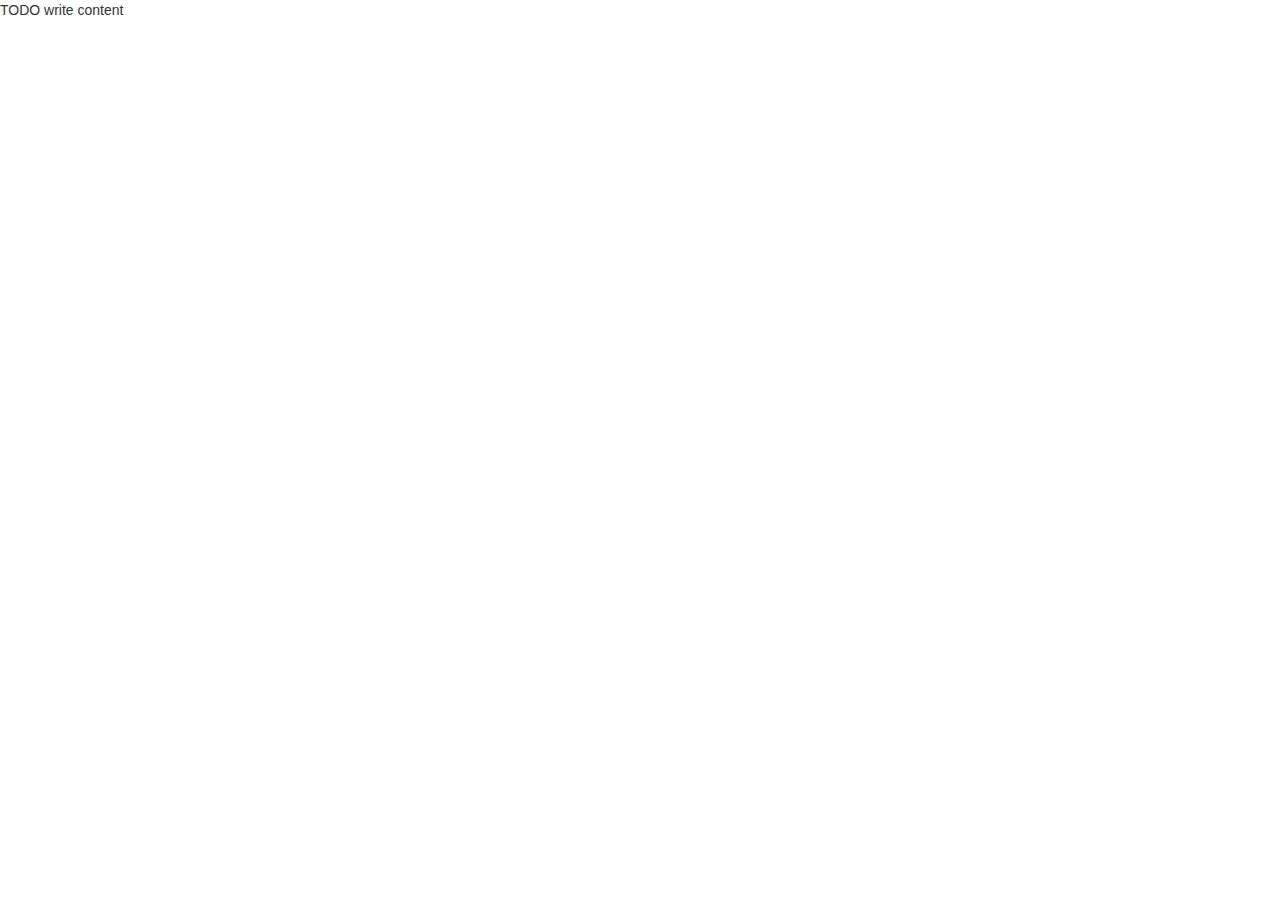
==== cv.html @ 55d9625c "Ajout d'une page de CV et ajouts des liens dans la page d'accueil." ====
<!DOCTYPE html>
<!--
Pouillard Frédéric
5/3/17
Portfolio
cv
-->
<html>
    <head>
        <title>CV</title>
        <meta charset="UTF-8">
        <meta name="viewport" content="width=device-width, initial-scale=1.0">
        <meta name="description" content="CV de Frédéric Pouillard">
        <meta name="author" content="Frédéric Pouillard">
        <link rel="icon" href="favicon.ico"/>
        <!-- bootstrap core css -->
        <link rel="stylesheet" href="css/bootstrap-3.3.7-dist/css/bootstrap.min.css" type="text/css"/>
    </head>
    <body>
        <div>TODO write content</div>
    </body>
</html>
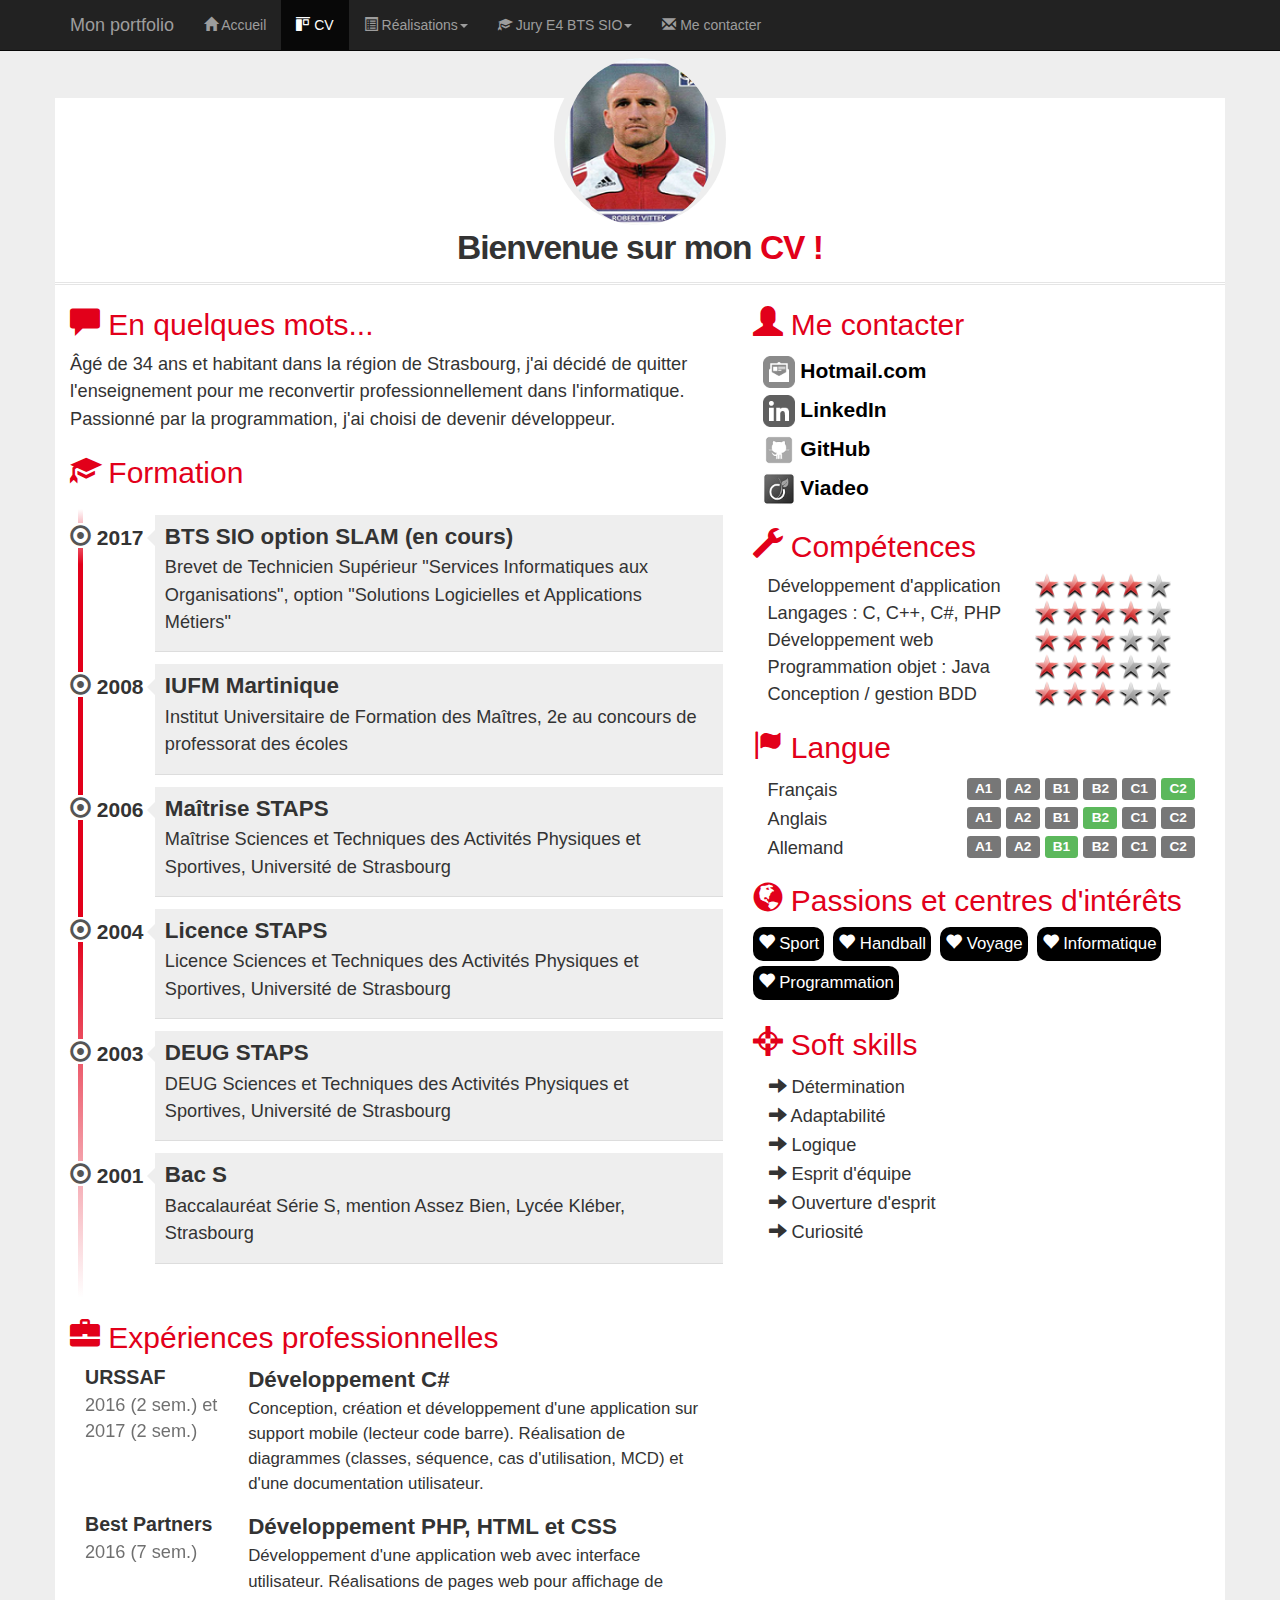
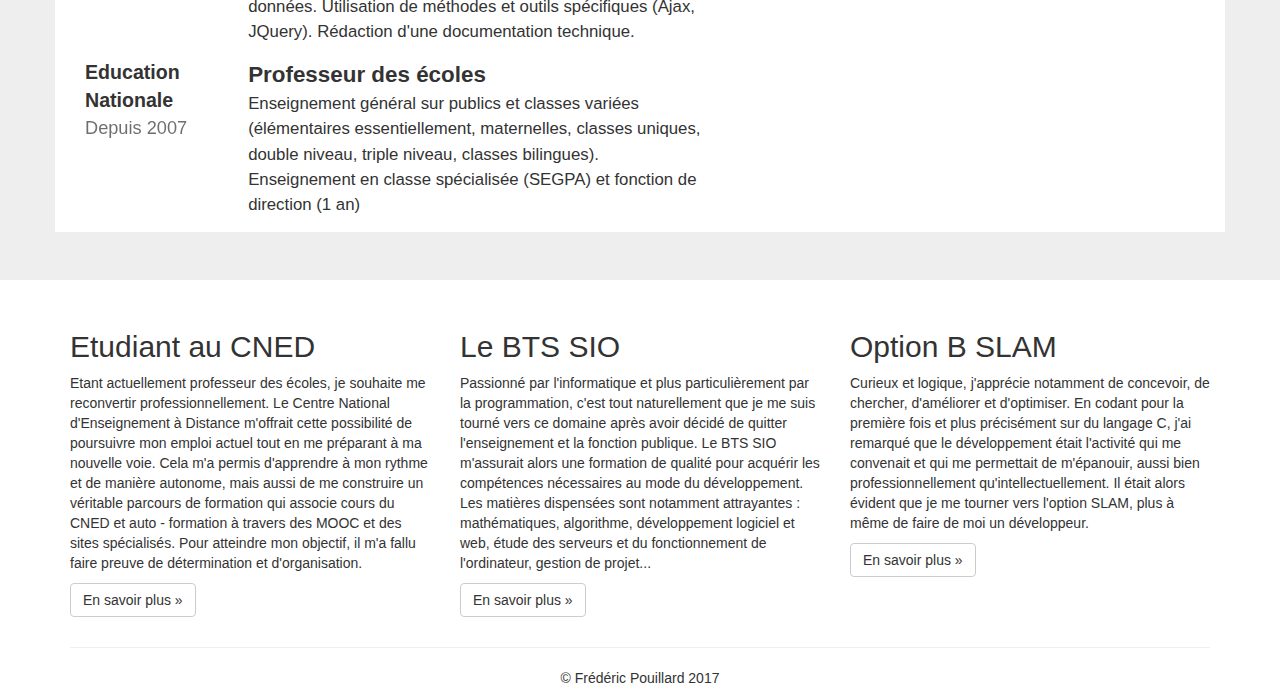
==== commit b6421ed3: "Rajout des éléménts du CV" ====
--- a/cv.html
+++ b/cv.html
@@ -15,8 +15,369 @@
         <link rel="icon" href="favicon.ico"/>
         <!-- bootstrap core css -->
         <link rel="stylesheet" href="css/bootstrap-3.3.7-dist/css/bootstrap.min.css" type="text/css"/>
+        <!-- css -->
+        <link href="css/styles.css" rel="stylesheet" type="text/css"/>
+        <link href="css/cv.css" rel="stylesheet" type="text/css"/>
     </head>
     <body>
-        <div>TODO write content</div>
+        <!-- barre de navigation -->
+        <nav class="navbar navbar-inverse navbar-fixed-top">
+            <div class="container">
+                <div class="navbar-header">
+                    <button type="button" class="navbar-toggle" data-toggle="collapse" data-target="#navbar" aria-controls="navbar">
+                        <span class="sr-only">Navigation raccourcie</span>
+                        <span class="icon-bar"></span>
+                        <span class="icon-bar"></span>
+                        <span class="icon-bar"></span>
+                    </button>
+                    <a class="navbar-brand" href="#">Mon portfolio</a>
+                </div>
+                <div id="navbar" class="navbar-collapse collapse">
+                    <ul class="nav navbar-nav">
+                        <li><a href="index.html"><span class="glyphicon glyphicon-home"></span> Accueil</a></li>
+                        <li class="active"><a href="cv.html"><span class="glyphicon glyphicon-object-align-top"></span> CV</a></li>
+                        <li class="dropdown"><a href="#" class="dropdown-toggle" data-toggle="dropdown" role="button"><span class="glyphicon glyphicon-list-alt"></span> Réalisations<span class="caret"></span></a>
+                            <ul class="dropdown-menu" role="menu">
+                                <li role="presentation" class="dropdown-header">En autonomie</li>
+                                <li role="presentation"><a role="menuitem" href="#">Application Android</a></li>
+                                <li role="presentation"><a role="menuitem" href="#">Site web</a></li>
+                                <li role="presentation"><a role="menuitem" href="#">Etude et analyses</a></li>
+                                <li role="presentation" class="divider"></li>
+                                <li role="presentation" class="dropdown-header">En entreprise</li>
+                                <li role="presentation"><a role="menuitem" href="#">Stage de 1e année</a></li>
+                                <li role="presentation"><a role="menuitem" href="#">Stage de 2e année</a></li>
+                            </ul>
+                        </li>
+                        <li class="dropdown"><a href="#" class="dropdown-toggle" data-toggle="dropdown" role="button"><span class="glyphicon glyphicon-education"></span> Jury E4 BTS SIO<span class="caret"></span></a>
+                            <ul class="dropdown-menu" role="menu">
+                                <li role="presentation" class="dropdown-header">Documentations contexte</li>
+                                <li role="presentation"><a role="menuitem" href="#">Présentation</a></li>
+                                <li role="presentation"><a role="menuitem" href="#">Application</a></li>
+                                <li role="presentation"><a role="menuitem" href="#">Missions à réaliser</a></li>
+                                <li role="presentation"><a role="menuitem" href="#">Annexes</a></li>
+                                <li role="presentation" class="divider"></li>
+                                <li role="presentation" class="dropdown-header">Fiches d'examen</li>
+                                <li role="presentation"><a role="menuitem" href="#">Situation professionnelle n°1</a></li>
+                                <li role="presentation"><a role="menuitem" href="#">Situation professionnelle n°2</a></li>
+                                <li role="presentation" class="divider"></li>
+                                <li role="presentation" class="dropdown-header">Démonstrations</li>
+                                <li role="presentation"><a role="menuitem" href="#">Démo SP n°1</a></li>
+                                <li role="presentation"><a role="menuitem" href="#">Démo SP n°2</a></li>
+                                <li role="presentation" class="divider"></li>
+                                <li role="presentation" class="dropdown-header">Codes sources</li>
+                                <li role="presentation"><a role="menuitem" href="#">Source SP n°1</a></li>
+                                <li role="presentation"><a role="menuitem" href="#">Source SP n°2</a></li>
+                            </ul>
+                        </li>
+                        <li><a href="#"><span class="glyphicon glyphicon-envelope"></span> Me contacter</a></li>
+                    </ul>    
+                </div><!--/ .nav-collapse -->
+            </div><!--/ .navbar-collapse -->
+        </nav>
+        
+        <!-- main jumbotron for a primary marketing message or call to action -->
+        <!-- texte de présentation et photo -->
+        <div class="jumbotron">
+            <div class="container">
+                <div class="row cadreCV">
+                    <div id="cv-entete" class="text-center">
+                        <div id="cv-photo">
+                            <img src="images/profil_fp_mini.png" alt="Ma photo d'identité"/>
+                        </div>
+                        <div id="cv-intro">
+                            <h1>Bienvenue sur mon <span>CV !</span></h1>
+                        </div>
+                    </div>
+                </div>
+                <div class="row cadreCV">
+                    <div class="col-xs-12 col-sm-7">
+                        <!-- Partie gauche -->
+                        <div class="rubrique">
+                            <!-- présentation -->
+                            <h2><span class="glyphicon glyphicon-comment"></span> En quelques mots...</h2>
+                            <p>Âgé de 34 ans et habitant dans la région de Strasbourg, j'ai décidé de quitter l'enseignement pour me reconvertir 
+                                professionnellement dans l'informatique. Passionné par la programmation, j'ai choisi de devenir développeur.
+                            </p>
+                        </div>
+                        <div class="rubrique">
+                            <!-- formations et diplômes -->
+                            <h2><span class="glyphicon glyphicon-education"></span> Formation</h2>
+                            <ul id="parcours" class="clearfix">
+                                <li>
+                                    <div class="date pull-left">
+                                        <span class="glyphicon glyphicon-record"></span>&nbsp;2017
+                                    </div>
+                                    <div class="details pull-right">
+                                        <h3>BTS SIO option SLAM (en cours)</h3>
+                                        <p>Brevet de Technicien Supérieur "Services Informatiques aux Organisations", option "Solutions Logicielles
+                                            et Applications Métiers"
+                                        </p>
+                                    </div>
+                                </li>
+                                <li>
+                                    <div class="date pull-left">
+                                        <span class="glyphicon glyphicon-record"></span>&nbsp;2008
+                                    </div>
+                                    <div class="details pull-right">
+                                        <h3>IUFM Martinique</h3>
+                                        <p>Institut Universitaire de Formation des Maîtres, 2e au concours de professorat des écoles
+                                        </p>
+                                    </div>
+                                </li>
+                                <li>
+                                    <div class="date pull-left">
+                                        <span class="glyphicon glyphicon-record"></span>&nbsp;2006
+                                    </div>
+                                    <div class="details pull-right">
+                                        <h3>Maîtrise STAPS</h3>
+                                        <p>Maîtrise Sciences et Techniques des Activités Physiques et Sportives, Université de Strasbourg
+                                        </p>
+                                    </div>
+                                </li>
+                                <li>
+                                    <div class="date pull-left">
+                                        <span class="glyphicon glyphicon-record"></span>&nbsp;2004
+                                    </div>
+                                    <div class="details pull-right">
+                                        <h3>Licence STAPS</h3>
+                                        <p>Licence Sciences et Techniques des Activités Physiques et Sportives, Université de Strasbourg
+                                        </p>
+                                    </div>
+                                </li>
+                                <li>
+                                    <div class="date pull-left">
+                                        <span class="glyphicon glyphicon-record"></span>&nbsp;2003
+                                    </div>
+                                    <div class="details pull-right">
+                                        <h3>DEUG STAPS</h3>
+                                        <p>DEUG Sciences et Techniques des Activités Physiques et Sportives, Université de Strasbourg
+                                        </p>
+                                    </div>
+                                </li>
+                                <li>
+                                    <div class="date pull-left">
+                                        <span class="glyphicon glyphicon-record"></span>&nbsp;2001
+                                    </div>
+                                    <div class="details pull-right">
+                                        <h3>Bac S</h3>
+                                        <p>Baccalauréat Série S, mention Assez Bien, Lycée Kléber, Strasbourg
+                                        </p>
+                                    </div>
+                                </li>
+                            </ul>
+                        </div>
+                        <div class="rubrique">
+                            <!-- expériences pro -->
+                            <h2><span class="glyphicon glyphicon-briefcase"></span> Expériences professionnelles</h2>
+                            <div class="experience clearfix">
+                                <div class="col-xs-3">
+                                    <div class="lieu">URSSAF</div>
+                                    <div class="date">2016 (2 sem.) et 2017 (2 sem.)</div>
+                                </div>
+                                <div class="col-xs-9">
+                                    <div class="profession">Développement C#</div>
+                                    <div class="details">
+                                        Conception, création et développement d'une application sur support mobile (lecteur code barre).
+                                        Réalisation de diagrammes (classes, séquence, cas d'utilisation, MCD) et d'une documentation utilisateur.
+                                    </div>
+                                </div>
+                            </div>
+                            <div class="experience clearfix">
+                                <div class="col-xs-3">
+                                    <div class="lieu">Best Partners</div>
+                                    <div class="date">2016 (7 sem.)</div>
+                                </div>
+                                <div class="col-xs-9">
+                                    <div class="profession">Développement PHP, HTML et CSS</div>
+                                    <div class="details">
+                                        Développement d'une application web avec interface utilisateur. Réalisations de pages web pour affichage 
+                                        de données. Utilisation de méthodes et outils spécifiques (Ajax, JQuery). Rédaction d'une documentation 
+                                        technique.
+                                    </div>
+                                </div>
+                            </div>
+                            <div class="experience clearfix">
+                                <div class="col-xs-3">
+                                    <div class="lieu">Education Nationale</div>
+                                    <div class="date">Depuis 2007</div>
+                                </div>
+                                <div class="col-xs-9">
+                                    <div class="profession">Professeur des écoles</div>
+                                    <div class="details">
+                                        Enseignement général sur publics et classes variées (élémentaires essentiellement, maternelles, classes uniques, 
+                                        double niveau, triple niveau, classes bilingues). Enseignement en classe spécialisée (SEGPA) et fonction de 
+                                        direction (1 an)
+                                    </div>
+                                </div>
+                            </div>
+                        </div>
+                    </div>
+                    <div class="col-xs-12 col-sm-5">
+                        <!-- Partie droite -->
+                        <div class="rubrique clearfix">
+                            <!-- liens pour contact -->
+                            <h2><span class="glyphicon glyphicon-user"></span> Me contacter</h2>
+                            <div class="meContacter">
+                                <div class="details pull-left">
+                                    <a href="mailto:fred_pouillard@hotmail.com?subject=Contact depuis le CV en ligne" title="Mon Mail">
+                                        <img class="contact-icon" src="images/cv/mail-dreamstale47.png" /> Hotmail.com
+                                    </a>
+                                </div>
+                            </div>
+                            <div class="meContacter">
+                                <div class="details pull-left">
+                                    <a href="https://www.linkedin.com/in/fr%C3%A9d%C3%A9ric-pouillard-767a4689/" title="Lien vers mon profil LinkedIn">
+                                        <img class="contact-icon" src="images/cv/linkedin-dreamstale45.png" /> LinkedIn
+                                    </a>
+                                </div>
+                            </div>
+                            <div class="meContacter">
+                                <div class="details pull-left">
+                                    <a href="https://github.com/FredPouillard" title="Lien vers mon profil GitHub">
+                                        <img class="contact-icon" src="images/cv/github.png" /> GitHub
+                                    </a>
+                                </div>
+                            </div>
+                            <div class="meContacter">
+                                <div class="details pull-left">
+                                    <a href="http://www.viadeo.com/p/002o08mtyifi7rv" title="Lien vers mon profil Viadeo">
+                                        <img class="contact-icon" src="images/cv/viadeo.png" /> Viadeo
+                                    </a>
+                                </div>
+                            </div>
+                        </div>
+                        <div id="competences" class="rubrique">
+                            <!-- compétences -->
+                            <h2><span class="glyphicon glyphicon-wrench"></span> Compétences</h2>
+                            <div class="container">
+                                <div class="libelle">Développement d'application</div>
+                                <div class="classement classement4"></div>
+                            </div>
+                            <div class="container">
+                                <div class="libelle">Langages : C, C++, C#, PHP</div>
+                                <div class="classement classement4"></div>
+                            </div>
+                            <div class="container">
+                                <div class="libelle">Développement web</div>
+                                <div class="classement classement3"></div>
+                            </div>
+                            <div class="container">
+                                <div class="libelle">Programmation objet : Java</div>
+                                <div class="classement classement3"></div>
+                            </div>
+                            <div class="container">
+                                <div class="libelle">Conception / gestion BDD</div>
+                                <div class="classement classement3"></div>
+                            </div>
+                        </div>
+                        <div id="langues" class="rubrique">
+                            <!-- langues -->
+                            <h2><span class="glyphicon glyphicon-flag"></span> Langue</h2>
+                            <div class="container">
+                                <div class="langue">Français</div>
+                                <div class="niveau">
+                                    <span class="label label-default">A1</span>
+                                    <span class="label label-default">A2</span>
+                                    <span class="label label-default">B1</span>
+                                    <span class="label label-default">B2</span>
+                                    <span class="label label-default">C1</span>
+                                    <span class="label label-success">C2</span>
+                                </div>
+                            </div>
+                            <div class="container">
+                                <div class="langue">Anglais</div>
+                                <div class="niveau">
+                                    <span class="label label-default">A1</span>
+                                    <span class="label label-default">A2</span>
+                                    <span class="label label-default">B1</span>
+                                    <span class="label label-success">B2</span>
+                                    <span class="label label-default">C1</span>
+                                    <span class="label label-default">C2</span>
+                                </div>
+                            </div>
+                            <div class="container">
+                                <div class="langue">Allemand</div>
+                                <div class="niveau">
+                                    <span class="label label-default">A1</span>
+                                    <span class="label label-default">A2</span>
+                                    <span class="label label-success">B1</span>
+                                    <span class="label label-default">B2</span>
+                                    <span class="label label-default">C1</span>
+                                    <span class="label label-default">C2</span>
+                                </div>
+                            </div>
+                        </div>
+                        <div class="rubrique">
+                            <!-- passions -->
+                            <h2><span class="glyphicon glyphicon-globe"></span> Passions et centres d'intérêts</h2>
+                            <div class="passion"><span class="glyphicon glyphicon-heart"></span> Sport</div>
+                            <div class="passion"><span class="glyphicon glyphicon-heart"></span> Handball</div>
+                            <div class="passion"><span class="glyphicon glyphicon-heart"></span> Voyage</div>
+                            <div class="passion"><span class="glyphicon glyphicon-heart"></span> Informatique</div>
+                            <div class="passion"><span class="glyphicon glyphicon-heart"></span> Programmation</div>
+                        </div>
+                        <div class="rubrique">
+                            <!-- soft skills -->
+                            <h2><span class="glyphicon glyphicon-screenshot"></span> Soft skills</h2>
+                            <div class="skill"><span class="glyphicon glyphicon-arrow-right"></span> Détermination</div>
+                            <div class="skill"><span class="glyphicon glyphicon-arrow-right"></span> Adaptabilité</div>
+                            <div class="skill"><span class="glyphicon glyphicon-arrow-right"></span> Logique</div>
+                            <div class="skill"><span class="glyphicon glyphicon-arrow-right"></span> Esprit d'équipe</div>
+                            <div class="skill"><span class="glyphicon glyphicon-arrow-right"></span> Ouverture d'esprit</div>
+                            <div class="skill"><span class="glyphicon glyphicon-arrow-right"></span> Curiosité</div>
+                        </div>
+                    </div>
+                </div>
+            </div>
+        </div>
+        
+        <!-- ajout d'un pied de page -->
+        <footer>
+            <div class="container">
+                <div class="row">
+                    <div class="col-md-4">
+                        <h2>Etudiant au CNED</h2>
+                        <p>Etant actuellement professeur des écoles, je souhaite me reconvertir professionnellement. Le Centre National d'Enseignement 
+                            à Distance m'offrait cette possibilité de poursuivre mon emploi actuel tout en me préparant à ma nouvelle voie. Cela m'a permis 
+                            d'apprendre à mon rythme et de manière autonome, mais aussi de me construire un véritable parcours de formation qui associe 
+                            cours du CNED et auto - formation à travers des MOOC et des sites spécialisés. Pour atteindre mon objectif, il m'a fallu faire 
+                            preuve de détermination et d'organisation.
+                        </p>
+                        <p>
+                            <a class="btn btn-default" href="http://cned.fr" target="_blank" role="button">En savoir plus &raquo;</a>
+                        </p>
+                    </div>
+                    <div class="col-md-4">
+                        <h2>Le BTS SIO</h2>
+                        <p>Passionné par l'informatique et plus particulièrement par la programmation, c'est tout naturellement que je me suis tourné 
+                            vers ce domaine après avoir décidé de quitter l'enseignement et la fonction publique. Le BTS SIO m'assurait alors une formation 
+                            de qualité pour acquérir les compétences nécessaires au mode du développement. Les matières dispensées sont notamment attrayantes : 
+                            mathématiques, algorithme, développement logiciel et web, étude des serveurs et du fonctionnement de l'ordinateur, gestion de projet...
+                        </p>
+                        <p>
+                            <a class="btn btn-default" href="https://fr.wikipedia.org/wiki/Brevet_de_technicien_sup%C3%A9rieur_-_Services_informatiques_aux_organisations" target="_blank" role="button">En savoir plus &raquo;</a>
+                        </p>
+                    </div>
+                    <div class="col-md-4">
+                        <h2>Option B SLAM</h2>
+                        <p>Curieux et logique, j'apprécie notamment de concevoir, de chercher, d'améliorer et d'optimiser. En codant pour la première fois 
+                            et plus précisément sur du langage C, j'ai remarqué que le développement était l'activité qui me convenait et qui me permettait 
+                            de m'épanouir, aussi bien professionnellement qu'intellectuellement. Il était alors évident que je me tourner vers l'option SLAM, 
+                            plus à même de faire de moi un développeur.
+                        </p>
+                        <p><a class="btn btn-default" href="http://www.onisep.fr/Ressources/Univers-Formation/Formations/Post-bac/BTS-Services-informatiques-aux-organisations-option-B-solutions-logicielles-et-applications-metiers" target="_blank" role="button">En savoir plus &raquo;</a></p>
+                    </div>
+                </div>
+                <hr />
+                <p id="copyright">&copy; Frédéric Pouillard 2017</p>
+            </div>
+        </footer>
+        
+        <!-- bootstrap core javascript ================================ -->
+        <!-- placed at the end of the document so the pages load faster -->
+        <script src="https:ajax.googleapis.com/ajax/libs/jquery/3.1.1/jquery.min.js"></script>
+        <script src="css/bootstrap-3.3.7-dist/js/bootstrap.min.js"></script>
+        <!-- IE10 viewport hack for Surface/desktop Windows 8 bug -->
+        <script src="css/bootstrap-3.3.7-dist/js/ie10-viewport-bug-workaroud.js"></script>
     </body>
 </html>
--- a/css/styles.css
+++ b/css/styles.css
@@ -0,0 +1,18 @@
+/*
+To change this license header, choose License Headers in Project Properties.
+To change this template file, choose Tools | Templates
+and open the template in the editor.
+*/
+/* 
+    Created on : 5 mars 2017, 20:34:57
+    Author     : Frédéric Pouillard 
+*/
+
+#maPhoto {
+    margin-right: 10px;
+}
+
+#copyright {
+    text-align: center;
+}
+
--- a/css/cv.css
+++ b/css/cv.css
@@ -0,0 +1,318 @@
+/*
+To change this license header, choose License Headers in Project Properties.
+To change this template file, choose Tools | Templates
+and open the template in the editor.
+*/
+/* 
+    Created on : 5 mars 2017, 23:52:54
+    Author     : Frédéric Pouillard
+*/
+
+body {
+    padding-top: 50px;
+}
+
+.cadreCV {
+    background: white;
+}
+
+/* entête du cv */
+#cv-entete {
+    margin-top: -45px;
+}
+
+#cv-photo {
+    width: 172px;
+    height: 172px;
+    border-radius: 50%;
+    overflow: hidden;
+    padding: 5px;
+    background: #eee;
+    display: inline-block;
+}
+
+#cv-photo img {
+    width: 150px; /* 160px si photo carrée */
+    height: 168px; /* 160px si photo carrée */
+    border-radius: 50%;
+}
+
+#cv-intro h1 {
+    margin: 0;
+    padding: 0;
+    font-size: 2.4em;
+    font-weight: 700;
+    letter-spacing: -1px;
+}
+
+#cv-intro h1 span {
+    color: rgb(226,0,26);
+}
+
+#cv-intro:after {
+    background: url('images/ligne.png');
+    width: 100%;
+    height: 3px;
+    margin-top: 15px;
+    content: '';
+    display: block;
+}
+
+.rubrique {
+    margin-bottom: 15px;
+}
+
+.rubrique h2 {
+    color: rgb(226,0,26);
+}
+
+.rubrique h2:before {
+    margin-right: 5px;
+}
+
+.rubrique p {
+    font-size: 1.3em;
+    line-height: 1.5em;
+}
+
+/* formation */
+#parcours {
+    margin-top: 20px;
+    position: relative;
+    padding: 1em 0;
+    list-style: none;
+}
+
+#parcours:before {
+    width: 5px;
+    height: 100%;
+    position: absolute;
+    left: 7.8px;
+    top: 0;
+    display: block;
+    background: linear-gradient(to bottom, #ffffff 0%, #E2001A 7%, #E2001A, #ffffff 100%);
+}
+
+#parcours li {
+    width: 100%;
+    z-index: 2;
+    position: relative;
+    float: left;
+}
+
+#parcours .date .glyphicon-record:before {
+    background: #FFFFFF; 
+    color: #555;
+}
+
+#parcours .date {
+    width: 75px;
+    background-color: rgba(0,0,0,0);
+    font-size: 1.5em;
+    font-weight: 700;
+    display: inline-block;
+}
+
+#parcours .details {
+    width: 325px;
+    display: inline-block;
+    background: #eee;
+    position: relative;
+    padding: 10px 10px 0 10px;
+    border-bottom: 1px solid #ddd;
+    margin: -8px 0 20px 0;
+}
+
+#parcours .details:after {
+    content: '';
+    position: absolute;
+    top: 15px;
+    right: 0;
+    left: -16px;
+    height: 0;
+    width: 0;
+    border: solid transparent;
+    border-right-color: #eee;
+    border-width: 8px;
+    pointer-events: none;
+}
+
+#parcours .details h3 {
+    font-size: 1.6em;
+    margin: 0;
+    padding: 0;
+    font-weight: 700;
+}
+
+#parcours .details p {
+    font-size: 1.3em;
+    margin-top: 5px;
+    padding: 0;
+}
+
+/* pour empêcher la déformation de la formation selon la STA */
+@media (min-width: 500px) {
+    #parcours .date {
+        width: 20%;
+    }
+    #parcours .details {
+        width:  80%;
+    }
+}
+@media (min-width: 768px) {
+    #parcours .date {
+        width: 20%;
+    }
+    #parcours .details {
+        width: 80%;
+    }
+}
+@media (min-width: 992px) {
+    #parcours .date {
+        width: 15%;
+    }
+    #parcours .details {
+        width:  84%;
+    }
+}
+@media (min-width: 1200px) {
+    #parcours .date {
+        width: 13%;
+    }
+    #parcours .details {
+        width: 87%;
+    }
+}
+
+/* expériences professionnelles */
+.experience {
+    margin-bottom: 15px;
+}
+
+.experience .lieu {
+    font-size: 1.4em;
+    font-weight: bold;
+}
+
+.experience .date {
+    font-size: 1.3em;
+    opacity: 0.7;
+}
+
+.experience .profession {
+    font-size: 1.6em;
+    font-weight: bold;
+}
+
+.experience .details {
+    font-size: 1.2em;
+    line-height: 1.5em;
+}
+
+/* liens vers les contacts */
+.meContacter {
+    clear: both;
+}
+
+.meContacter .details {
+    width: 80%;
+    margin-left: 10px;
+    margin-top: 3px;
+    font-size: 1.5em;
+    font-weight: 700;
+}
+
+.contact-icon {
+    filter: grayscale(1);
+    -webkit-filter: grayscale(1);
+    -moz-filter: grayscale(1);
+    -ms-filter: grayscale(1);
+    -o-filter: grayscale(1);
+    height: 32px;
+    width: 32px;
+    margin: 2px 0;
+}
+
+.meContacter a, .meContacter a:hover {
+    text-decoration: none;
+    color: black;
+}
+
+.meContacter a:hover>img {
+    filter: grayscale(0);
+    -webkit-filter: grayscale(0);
+    -moz-filter: grayscale(0);
+    -ms-filter: grayscale(0);
+    -o-filter: grayscale(0);
+}
+
+/* compétences */
+#competences .container .libelle {
+    float: left;
+    font-size: 1.3em;
+}
+
+#competences .container .classement {
+    float: right;
+    background: scroll transparent url(images/Red-Rating-Stars.png) no-repeat;
+    width: 160px;
+    height: 27px;
+}
+
+#competences .container .classement0 {
+    background-position: 0 -142px;
+}
+
+#competences .container .classement1 {
+    background-position: 0 -112px;
+}
+
+#competences .container .classement2 {
+    background-position: 0 -84px;
+}
+
+#competences .container .classement3 {
+    background-position: 0 -56px;
+}
+
+#competences .container .classement4 {
+    background-position: 0 -28px;
+}
+
+#competences .container .classement5 {
+    background-position: 0 0px;
+}
+
+/* langues */
+#langues .langue, #langues .niveau {
+    font-size: 1.3em;
+    float: left;
+}
+
+#langues .langue {
+    padding-top: 3px;
+}
+
+#langues .niveau {
+    float: right;
+}
+
+/* passions */
+.passion {
+    color: #fff;
+    display: inline-block;
+    margin-right: 5px;
+    margin-bottom: 5px;
+    padding: 5px 5px 5px 5px;
+    background: #000;
+    position: relative;
+    font-size: 1.2em;
+    border-radius: 10px;
+}
+
+/* soft skills */
+.skill {
+    font-size: 1.3em;
+    padding-top: 3px;
+    margin-left: 16px;
+}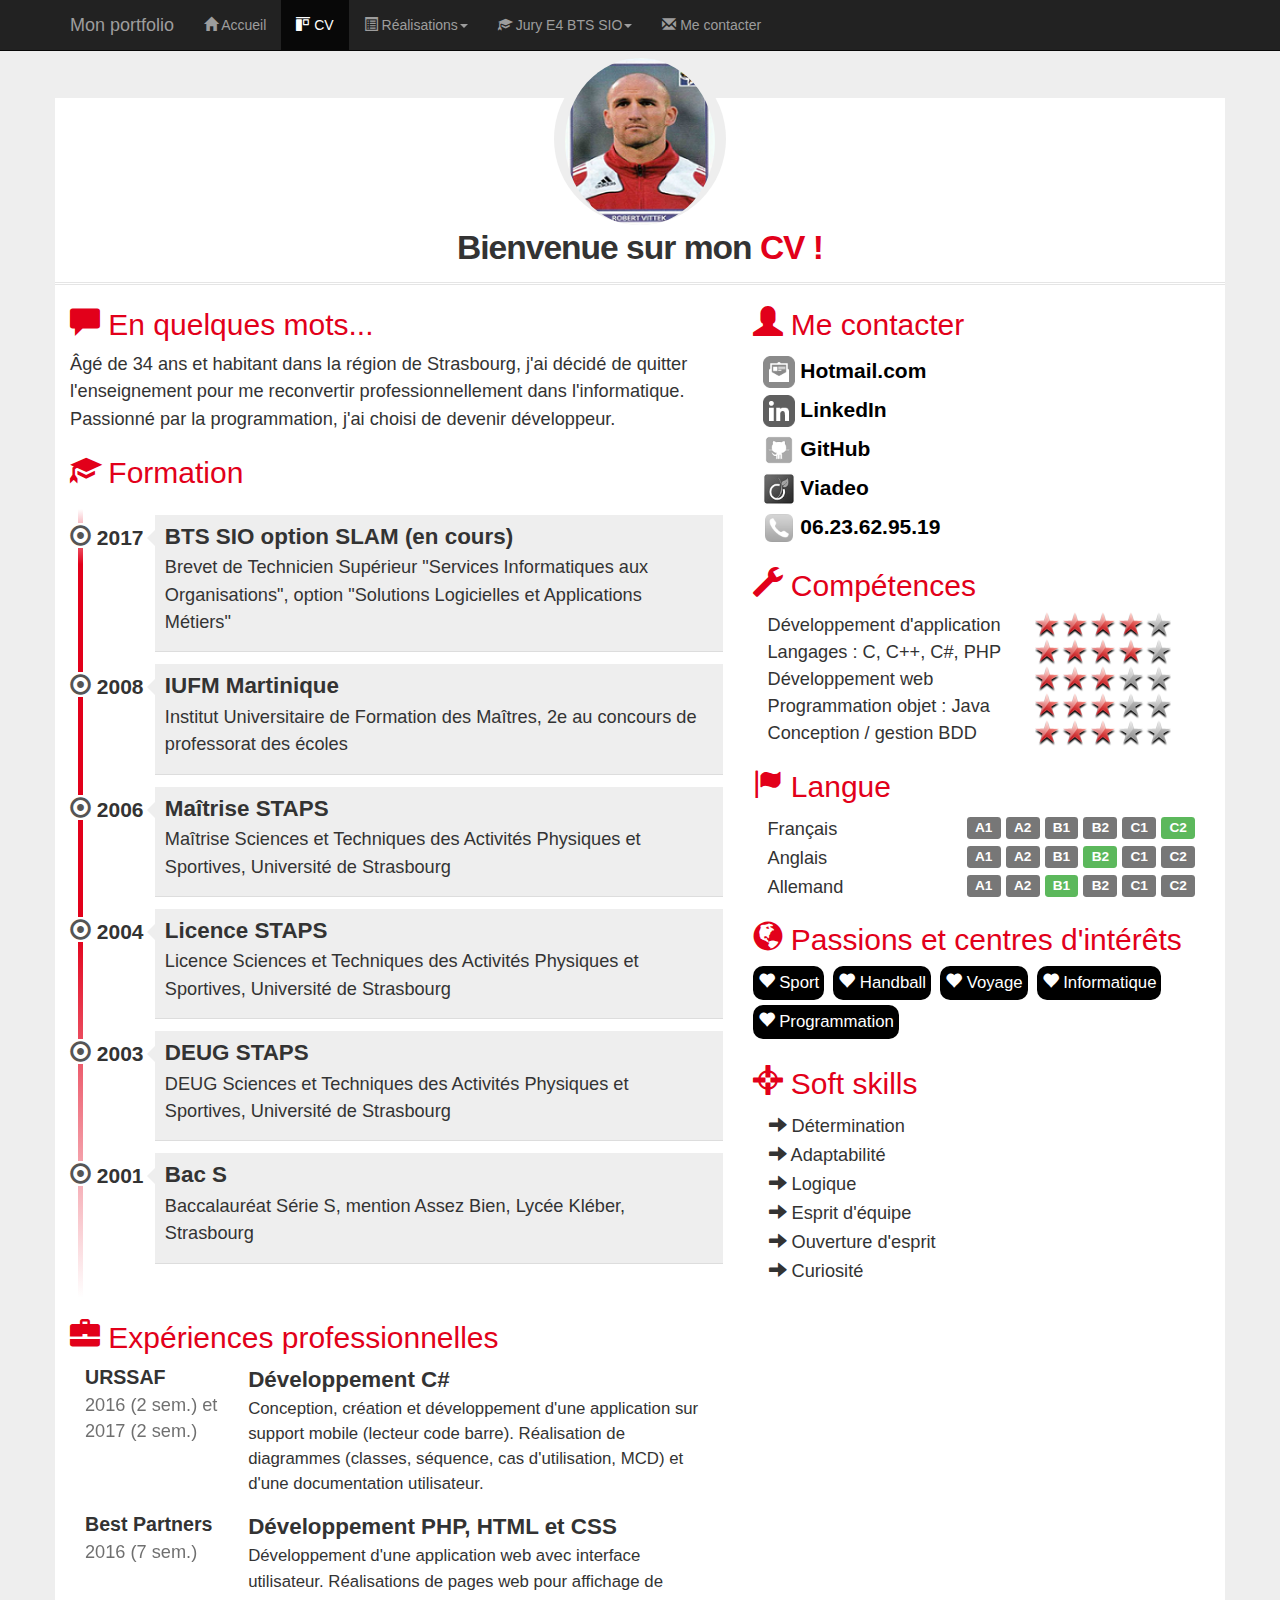
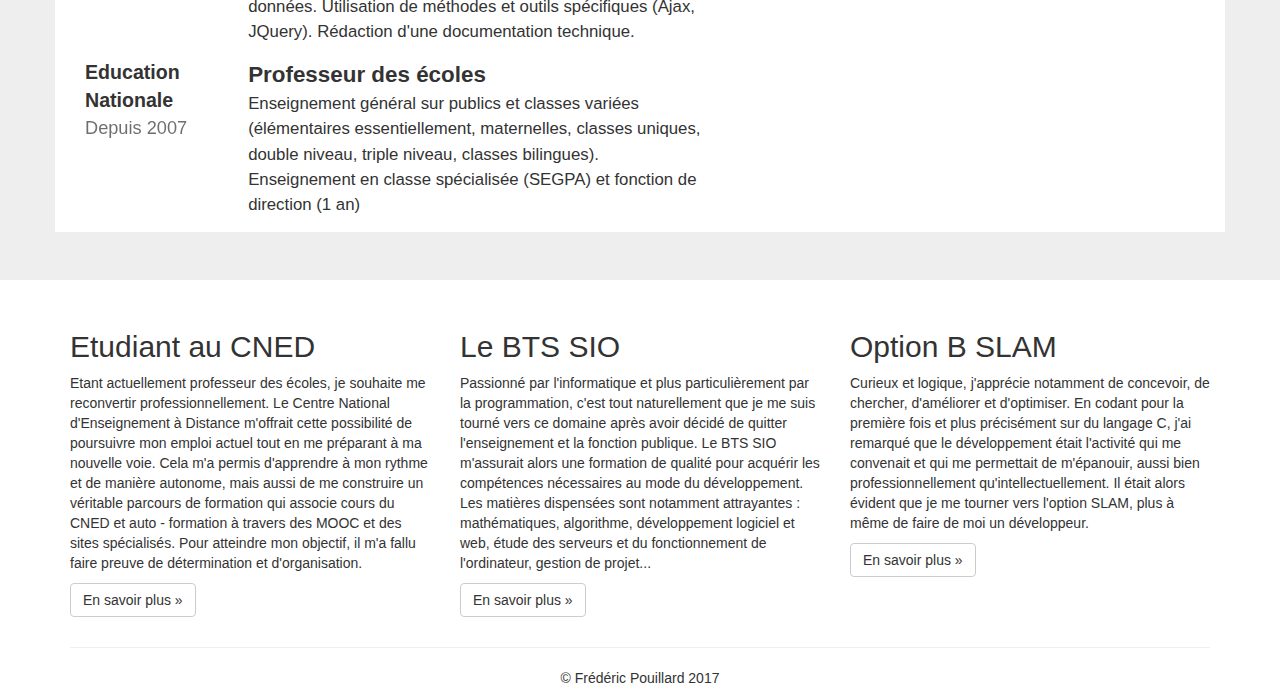
==== commit 09dbbdc6: "Rajout numéro tél + icône. Changement du lien sur Mon PortFolio." ====
--- a/cv.html
+++ b/cv.html
@@ -245,6 +245,13 @@
                                     </a>
                                 </div>
                             </div>
+                            <div class="meContacter">
+                                <div class="details pull-left">
+                                    <a href="cv.html" title="Mon numéro de téléphone">
+                                        <img class="contact-icon" src="images/cv/phone.png" /> 06.23.62.95.19
+                                    </a>
+                                </div>
+                            </div>
                         </div>
                         <div id="competences" class="rubrique">
                             <!-- compétences -->
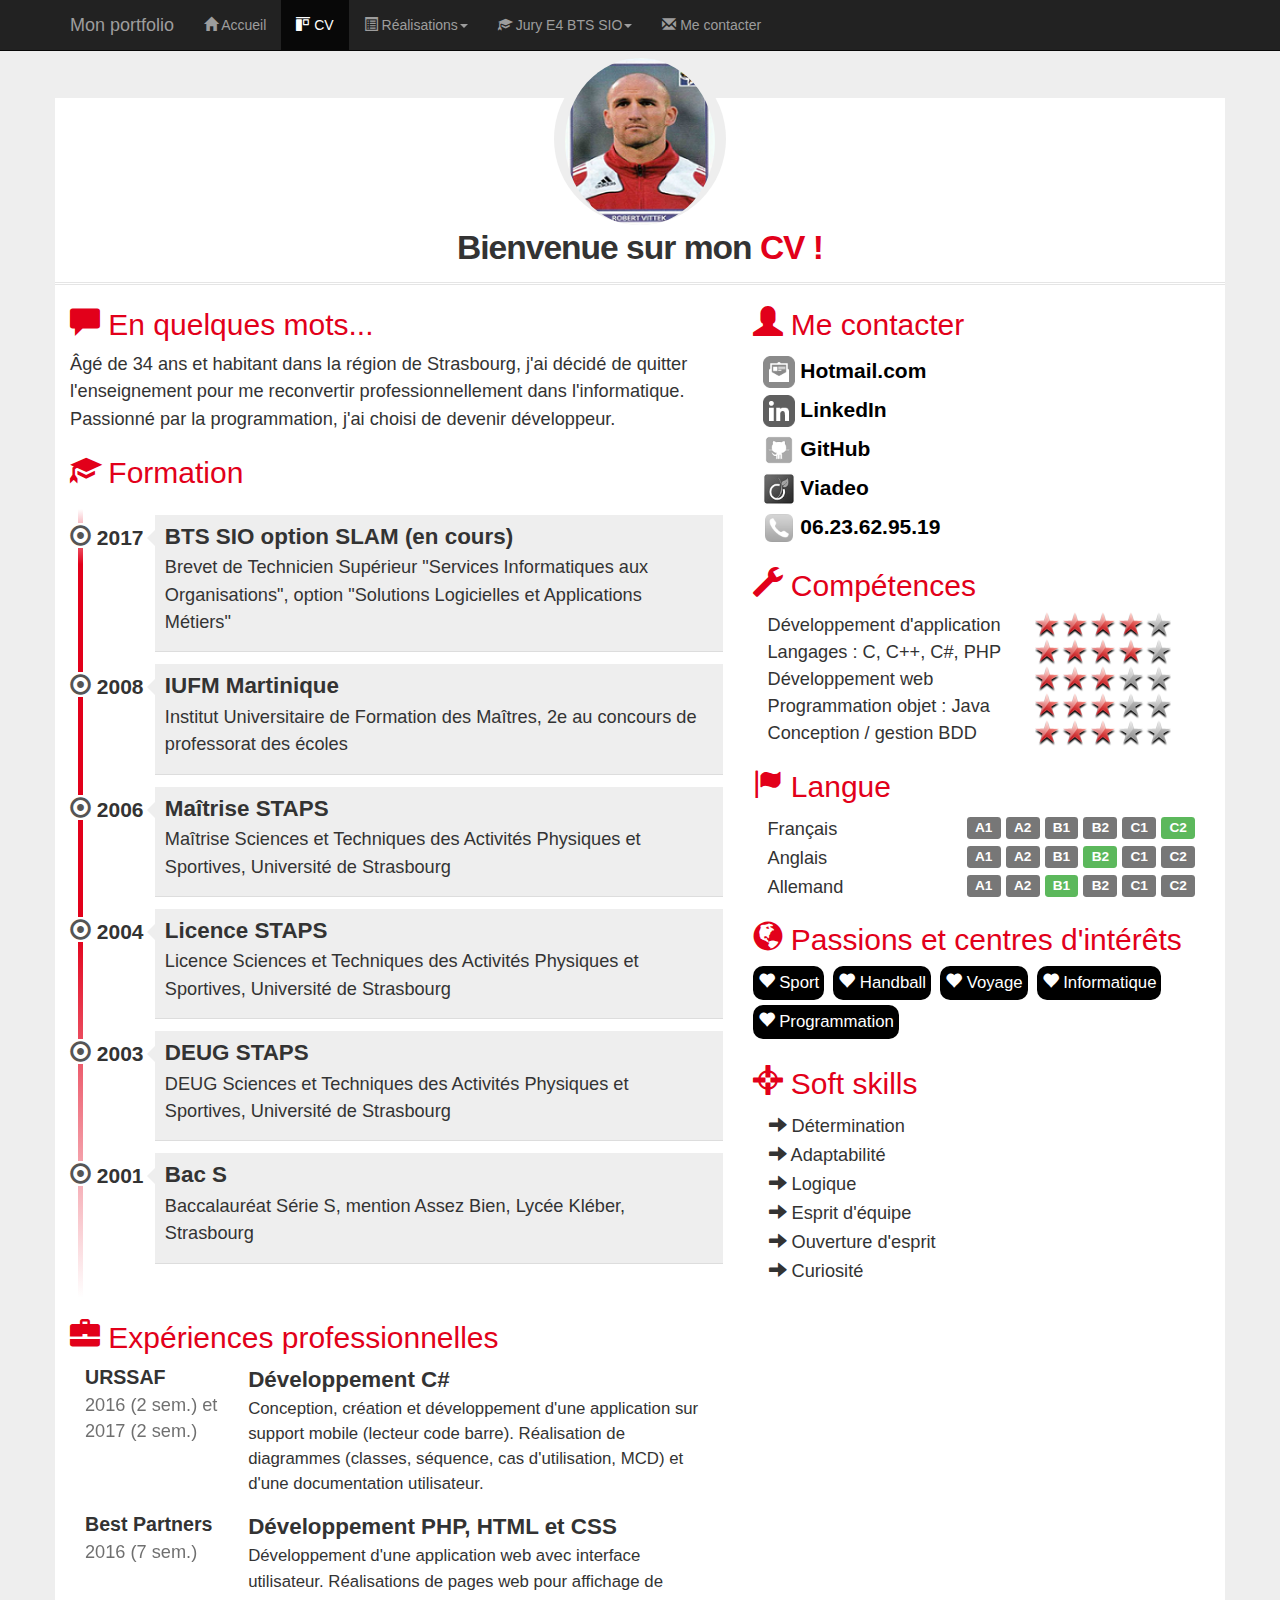
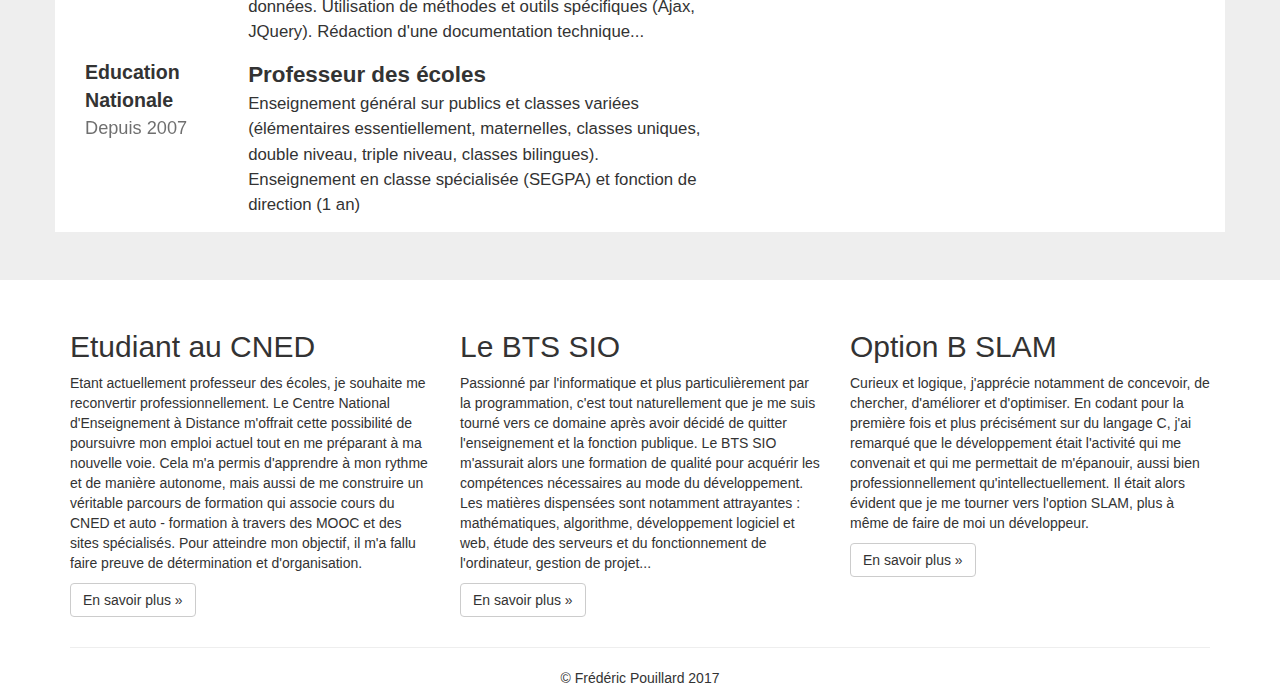
==== commit 2096f96f: "Test du commit." ====
--- a/cv.html
+++ b/cv.html
@@ -27,10 +27,10 @@
                     <button type="button" class="navbar-toggle" data-toggle="collapse" data-target="#navbar" aria-controls="navbar">
                         <span class="sr-only">Navigation raccourcie</span>
                         <span class="icon-bar"></span>
-                        <span class="icon-bar"></span>
+                        <span class="icon-bar"></span> 
                         <span class="icon-bar"></span>
                     </button>
-                    <a class="navbar-brand" href="#">Mon portfolio</a>
+                    <a class="navbar-brand" href="index.html">Mon portfolio</a>
                 </div>
                 <div id="navbar" class="navbar-collapse collapse">
                     <ul class="nav navbar-nav">
@@ -192,7 +192,7 @@
                                     <div class="details">
                                         Développement d'une application web avec interface utilisateur. Réalisations de pages web pour affichage 
                                         de données. Utilisation de méthodes et outils spécifiques (Ajax, JQuery). Rédaction d'une documentation 
-                                        technique.
+                                        technique...
                                     </div>
                                 </div>
                             </div>
@@ -220,35 +220,35 @@
                             <div class="meContacter">
                                 <div class="details pull-left">
                                     <a href="mailto:fred_pouillard@hotmail.com?subject=Contact depuis le CV en ligne" title="Mon Mail">
-                                        <img class="contact-icon" src="images/cv/mail-dreamstale47.png" /> Hotmail.com
+                                        <img class="contact-icon" src="images/cv/mail-dreamstale47.png" alt="Email" /> Hotmail.com
                                     </a>
                                 </div>
                             </div>
                             <div class="meContacter">
                                 <div class="details pull-left">
                                     <a href="https://www.linkedin.com/in/fr%C3%A9d%C3%A9ric-pouillard-767a4689/" title="Lien vers mon profil LinkedIn">
-                                        <img class="contact-icon" src="images/cv/linkedin-dreamstale45.png" /> LinkedIn
+                                        <img class="contact-icon" src="images/cv/linkedin-dreamstale45.png" alt="LinkedIn" /> LinkedIn
                                     </a>
                                 </div>
                             </div>
                             <div class="meContacter">
                                 <div class="details pull-left">
                                     <a href="https://github.com/FredPouillard" title="Lien vers mon profil GitHub">
-                                        <img class="contact-icon" src="images/cv/github.png" /> GitHub
+                                        <img class="contact-icon" src="images/cv/github.png" alt="GitHub" /> GitHub
                                     </a>
                                 </div>
                             </div>
                             <div class="meContacter">
                                 <div class="details pull-left">
                                     <a href="http://www.viadeo.com/p/002o08mtyifi7rv" title="Lien vers mon profil Viadeo">
-                                        <img class="contact-icon" src="images/cv/viadeo.png" /> Viadeo
+                                        <img class="contact-icon" src="images/cv/viadeo.png" alt="Viadeo" /> Viadeo
                                     </a>
                                 </div>
                             </div>
                             <div class="meContacter">
                                 <div class="details pull-left">
                                     <a href="cv.html" title="Mon numéro de téléphone">
-                                        <img class="contact-icon" src="images/cv/phone.png" /> 06.23.62.95.19
+                                        <img class="contact-icon" src="images/cv/phone.png" alt="Mobile" /> 06.23.62.95.19
                                     </a>
                                 </div>
                             </div>
@@ -362,7 +362,7 @@
                             mathématiques, algorithme, développement logiciel et web, étude des serveurs et du fonctionnement de l'ordinateur, gestion de projet...
                         </p>
                         <p>
-                            <a class="btn btn-default" href="https://fr.wikipedia.org/wiki/Brevet_de_technicien_sup%C3%A9rieur_-_Services_informatiques_aux_organisations" target="_blank" role="button">En savoir plus &raquo;</a>
+                            <a class="btn btn-default" href="http://www.reseaucerta.org/BTS%20SIO" target="_blank" role="button">En savoir plus &raquo;</a>
                         </p>
                     </div>
                     <div class="col-md-4">
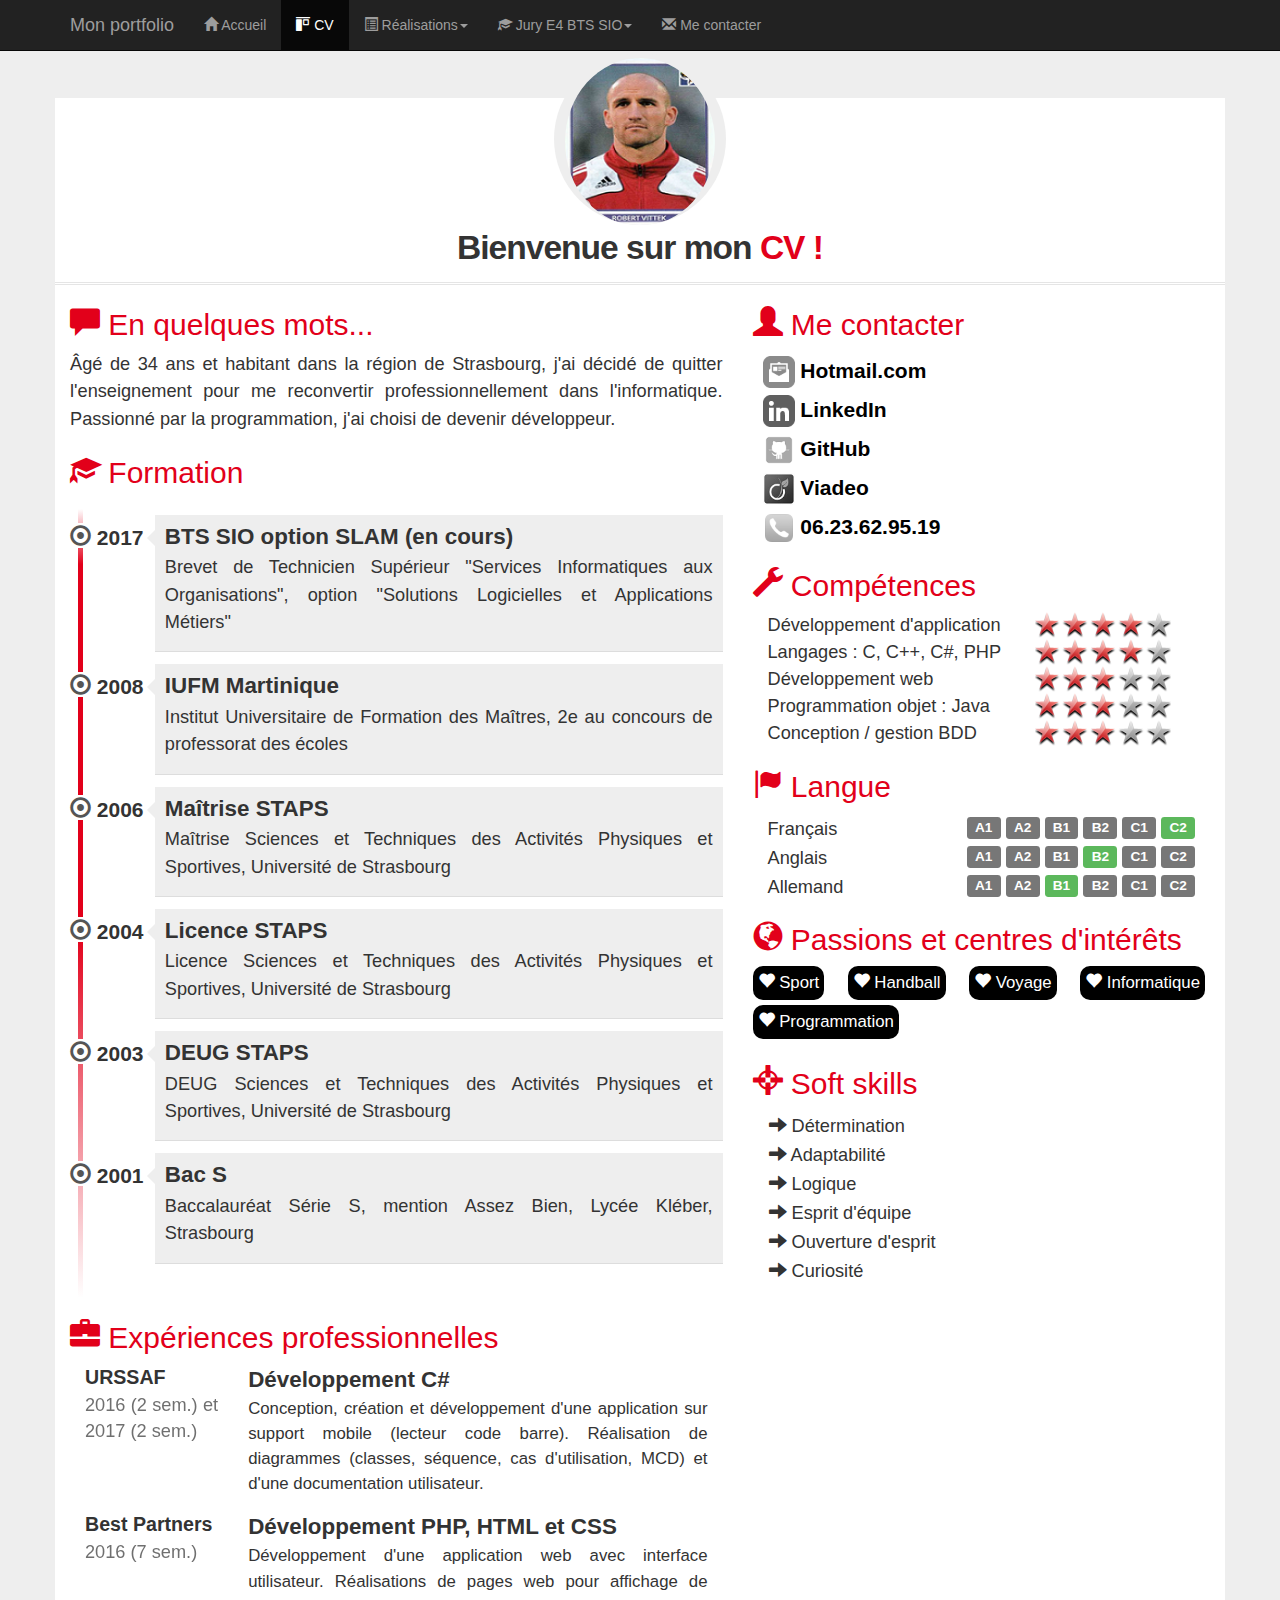
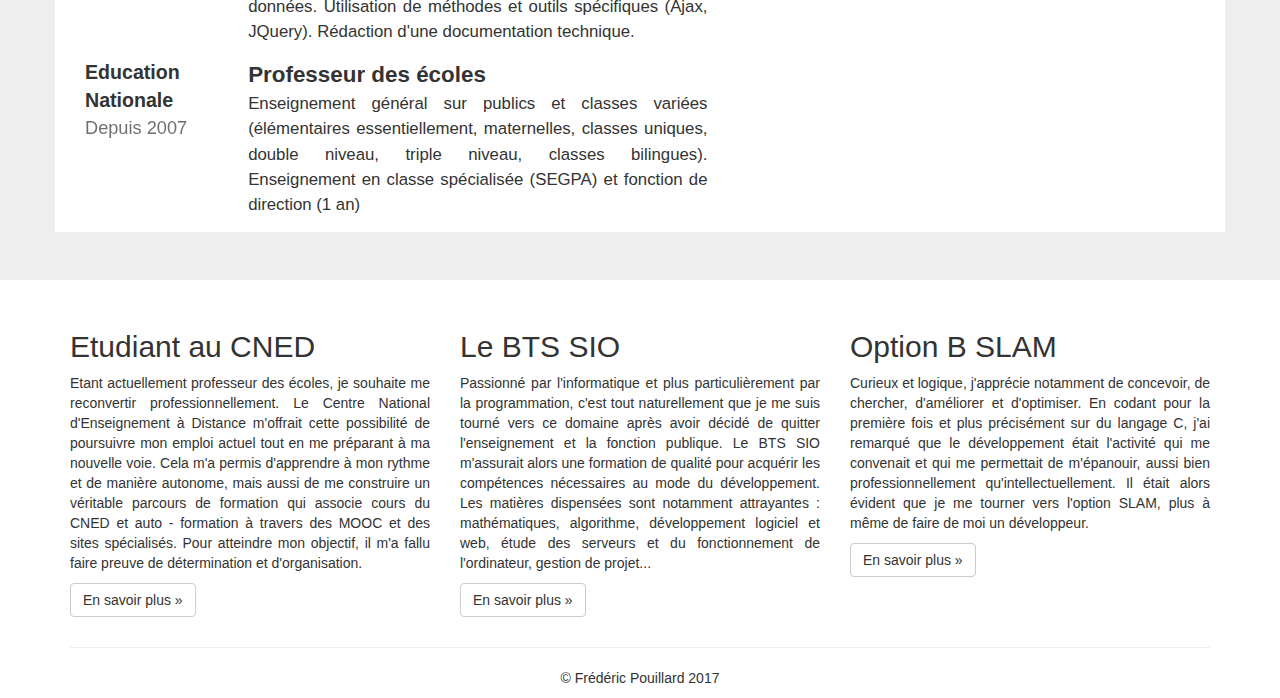
==== commit 913b9ed9: "Rajout de la page sur la veille et modifications sur les autres pages." ====
--- a/cv.html
+++ b/cv.html
@@ -36,12 +36,10 @@
                     <ul class="nav navbar-nav">
                         <li><a href="index.html"><span class="glyphicon glyphicon-home"></span> Accueil</a></li>
                         <li class="active"><a href="cv.html"><span class="glyphicon glyphicon-object-align-top"></span> CV</a></li>
-                        <li class="dropdown"><a href="#" class="dropdown-toggle" data-toggle="dropdown" role="button"><span class="glyphicon glyphicon-list-alt"></span> Réalisations<span class="caret"></span></a>
+                        <li class="dropdown"><a href="etudes.html" class="dropdown-toggle" data-toggle="dropdown" role="button"><span class="glyphicon glyphicon-list-alt"></span> Réalisations<span class="caret"></span></a>
                             <ul class="dropdown-menu" role="menu">
                                 <li role="presentation" class="dropdown-header">En autonomie</li>
-                                <li role="presentation"><a role="menuitem" href="#">Application Android</a></li>
-                                <li role="presentation"><a role="menuitem" href="#">Site web</a></li>
-                                <li role="presentation"><a role="menuitem" href="#">Etude et analyses</a></li>
+                                <li role="presentation"><a role="menuitem" href="etudes.html">Etude et analyses</a></li>
                                 <li role="presentation" class="divider"></li>
                                 <li role="presentation" class="dropdown-header">En entreprise</li>
                                 <li role="presentation"><a role="menuitem" href="#">Stage de 1e année</a></li>
@@ -69,7 +67,7 @@
                                 <li role="presentation"><a role="menuitem" href="#">Source SP n°2</a></li>
                             </ul>
                         </li>
-                        <li><a href="#"><span class="glyphicon glyphicon-envelope"></span> Me contacter</a></li>
+                        <li><a href="cv.html"><span class="glyphicon glyphicon-envelope"></span> Me contacter</a></li>
                     </ul>    
                 </div><!--/ .nav-collapse -->
             </div><!--/ .navbar-collapse -->
@@ -192,7 +190,7 @@
                                     <div class="details">
                                         Développement d'une application web avec interface utilisateur. Réalisations de pages web pour affichage 
                                         de données. Utilisation de méthodes et outils spécifiques (Ajax, JQuery). Rédaction d'une documentation 
-                                        technique...
+                                        technique.
                                     </div>
                                 </div>
                             </div>
--- a/css/styles.css
+++ b/css/styles.css
@@ -16,3 +16,11 @@
     text-align: center;
 }
 
+#intro {
+    text-align: justify;
+}
+
+.row {
+    text-align: justify;
+}
+
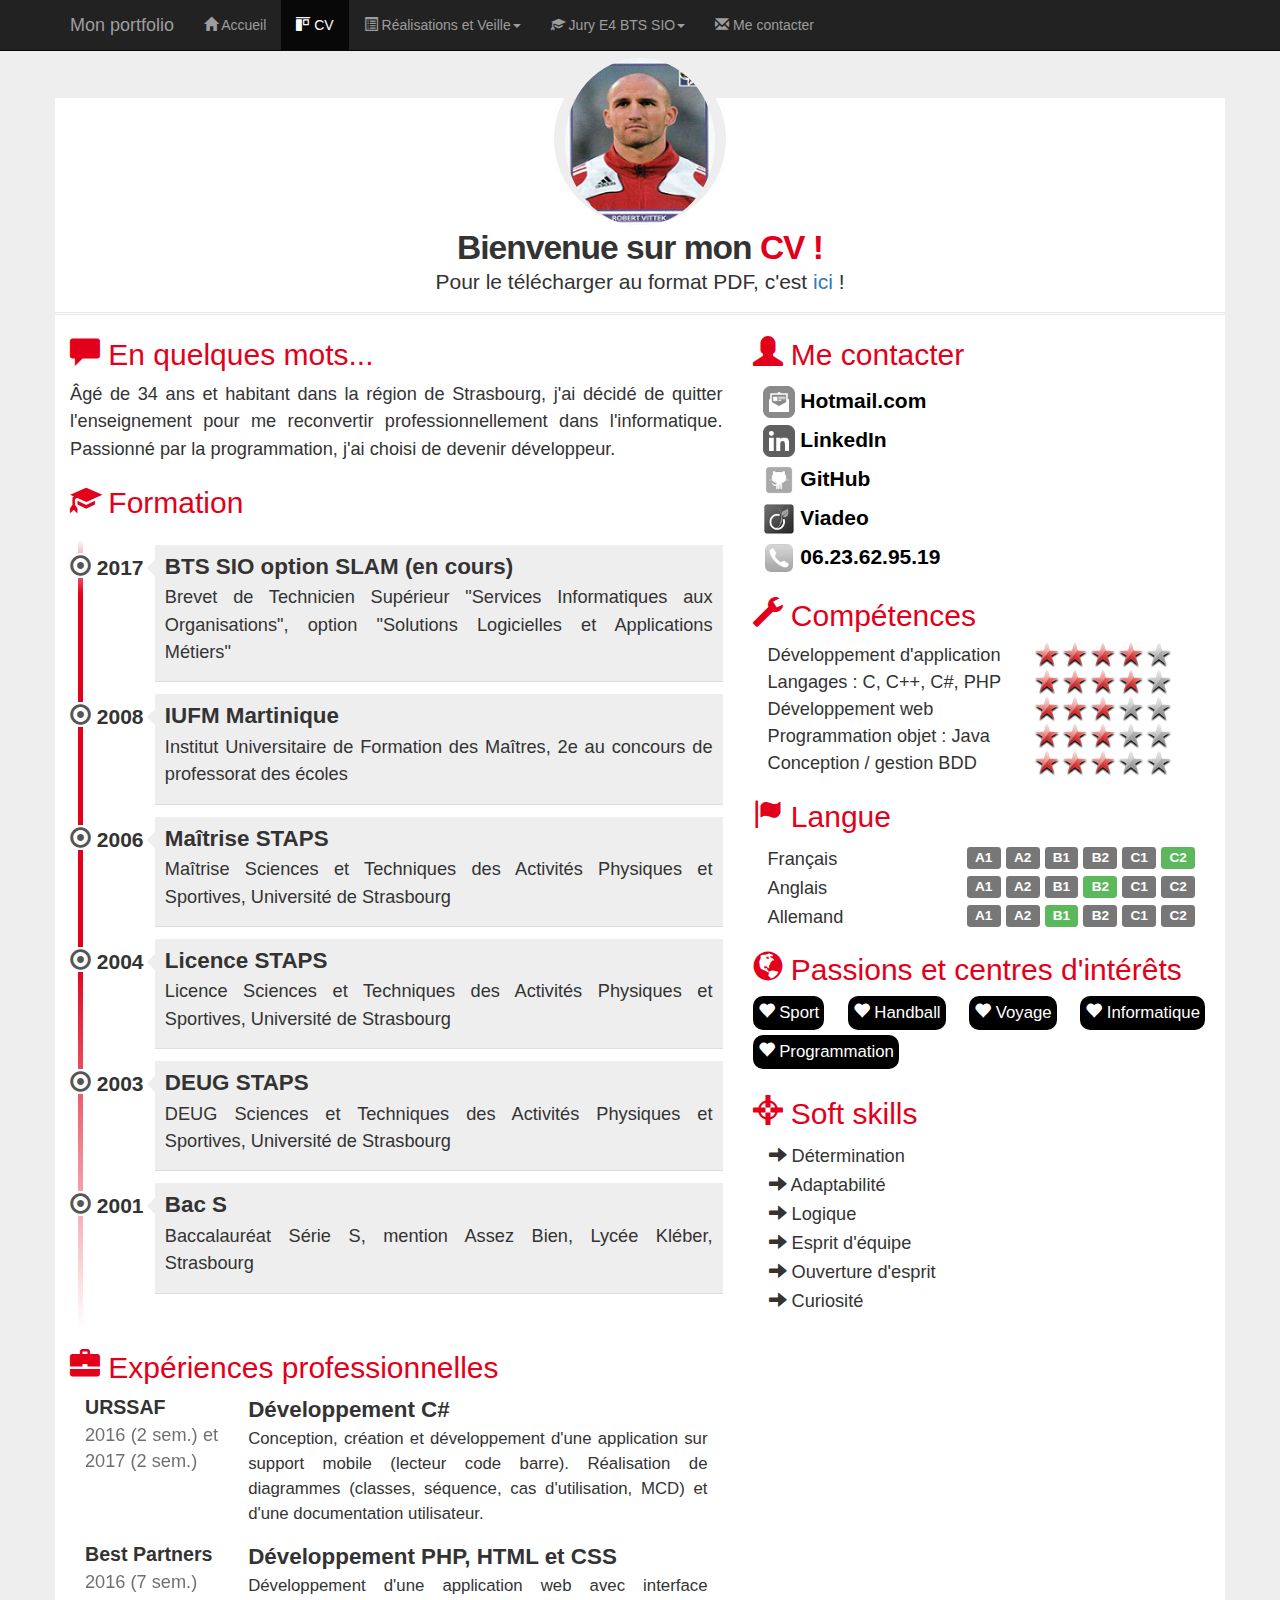
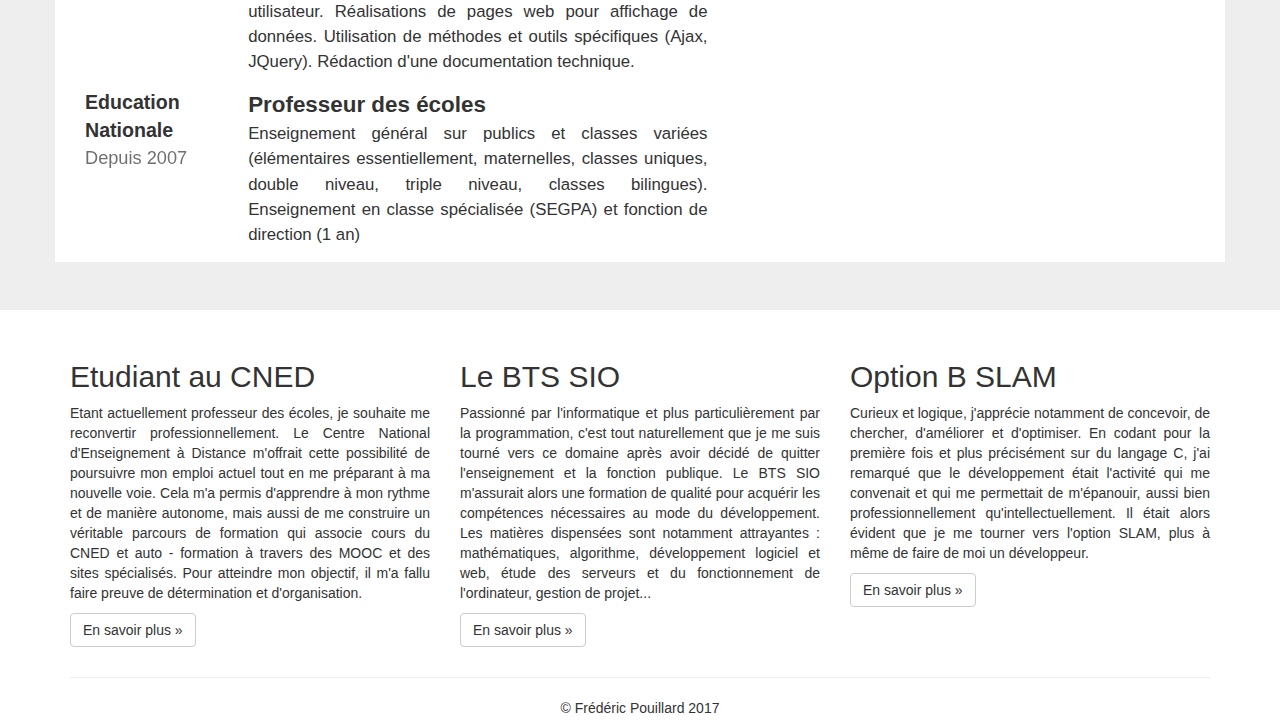
==== commit e52d0cf4: "Rajout des pages sur les stages. Rajout de lien de navigation pour les pages de veille et de stage (" ====
--- a/cv.html
+++ b/cv.html
@@ -36,14 +36,14 @@
                     <ul class="nav navbar-nav">
                         <li><a href="index.html"><span class="glyphicon glyphicon-home"></span> Accueil</a></li>
                         <li class="active"><a href="cv.html"><span class="glyphicon glyphicon-object-align-top"></span> CV</a></li>
-                        <li class="dropdown"><a href="etudes.html" class="dropdown-toggle" data-toggle="dropdown" role="button"><span class="glyphicon glyphicon-list-alt"></span> Réalisations<span class="caret"></span></a>
+                        <li class="dropdown"><a href="etudes.html" class="dropdown-toggle" data-toggle="dropdown" role="button"><span class="glyphicon glyphicon-list-alt"></span> Réalisations et Veille<span class="caret"></span></a>
                             <ul class="dropdown-menu" role="menu">
                                 <li role="presentation" class="dropdown-header">En autonomie</li>
                                 <li role="presentation"><a role="menuitem" href="etudes.html">Etude et analyses</a></li>
                                 <li role="presentation" class="divider"></li>
                                 <li role="presentation" class="dropdown-header">En entreprise</li>
-                                <li role="presentation"><a role="menuitem" href="#">Stage de 1e année</a></li>
-                                <li role="presentation"><a role="menuitem" href="#">Stage de 2e année</a></li>
+                                <li role="presentation"><a role="menuitem" href="stage1.html">Stage de 1e année</a></li>
+                                <li role="presentation"><a role="menuitem" href="stage2.html">Stage de 2e année</a></li>
                             </ul>
                         </li>
                         <li class="dropdown"><a href="#" class="dropdown-toggle" data-toggle="dropdown" role="button"><span class="glyphicon glyphicon-education"></span> Jury E4 BTS SIO<span class="caret"></span></a>
@@ -84,6 +84,7 @@
                         </div>
                         <div id="cv-intro">
                             <h1>Bienvenue sur mon <span>CV !</span></h1>
+                            <p>Pour le télécharger au format PDF, c'est <a href="images/cv/cvFrédéricPouillard.pdf"><span>ici</span></a> !</p>
                         </div>
                     </div>
                 </div>
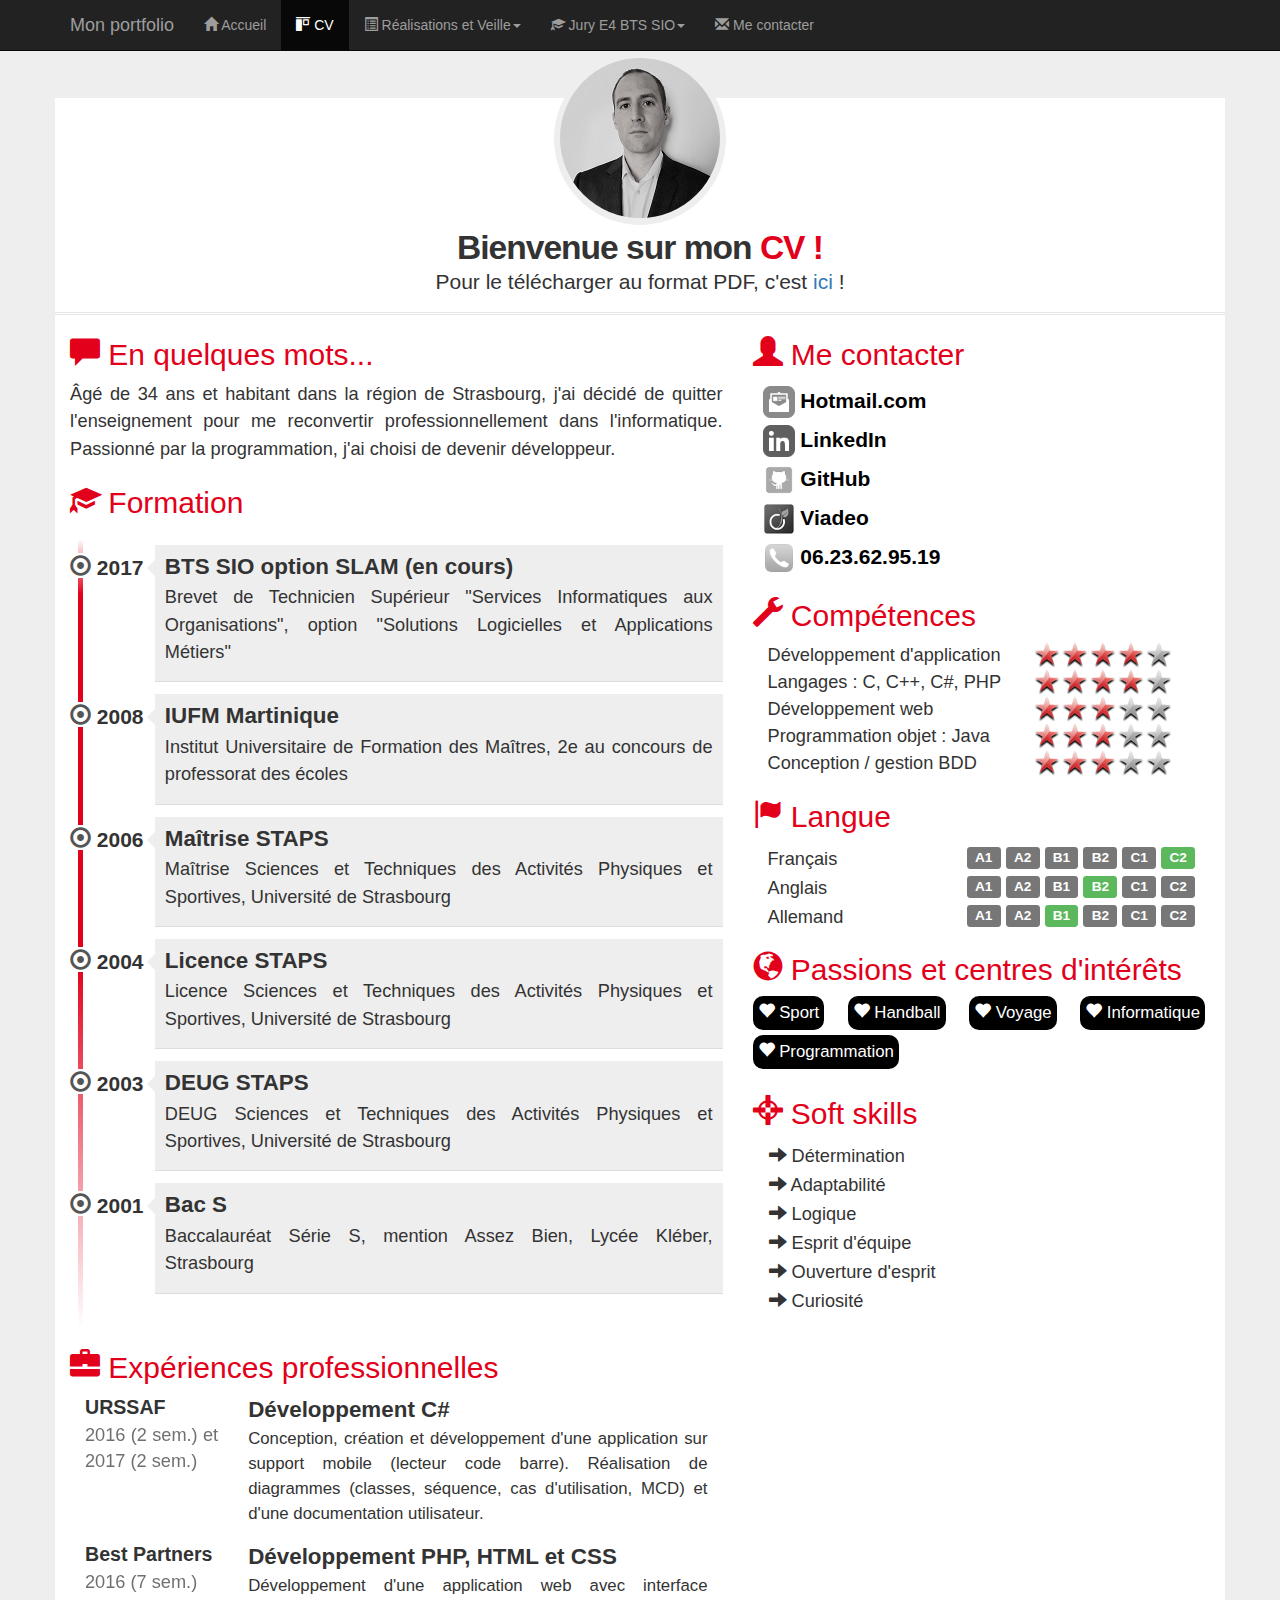
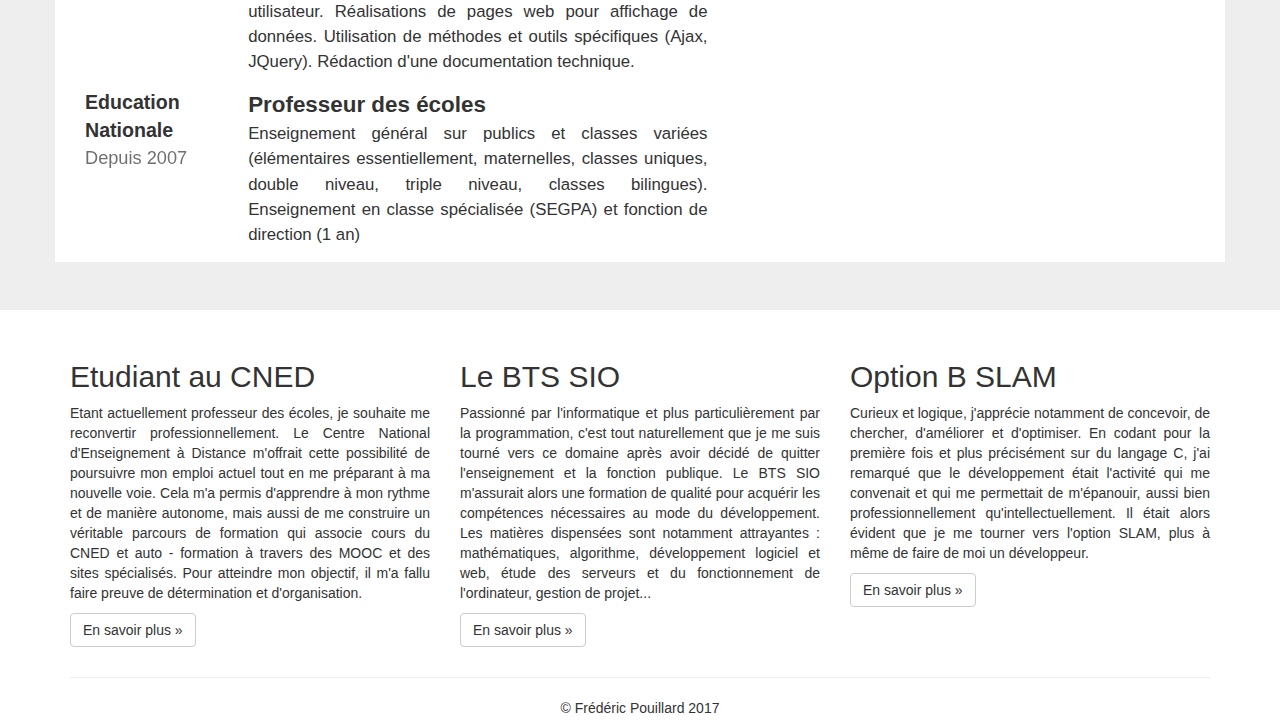
==== commit 21e44e96: "Finalisation du portfolio, rajout de la photo et d'exemples d'études de code." ====
--- a/cv.html
+++ b/cv.html
@@ -80,7 +80,7 @@
                 <div class="row cadreCV">
                     <div id="cv-entete" class="text-center">
                         <div id="cv-photo">
-                            <img src="images/profil_fp_mini.png" alt="Ma photo d'identité"/>
+                            <img src="images/profil_fp.jpg" alt="Ma photo d'identité"/>
                         </div>
                         <div id="cv-intro">
                             <h1>Bienvenue sur mon <span>CV !</span></h1>
--- a/css/cv.css
+++ b/css/cv.css
@@ -32,8 +32,8 @@
 }
 
 #cv-photo img {
-    width: 150px; /* 160px si photo carrée */
-    height: 168px; /* 160px si photo carrée */
+    width: 160px; /* 160px si photo carrée */
+    height: 160px; /* 160px si photo carrée */
     border-radius: 50%;
 }
 
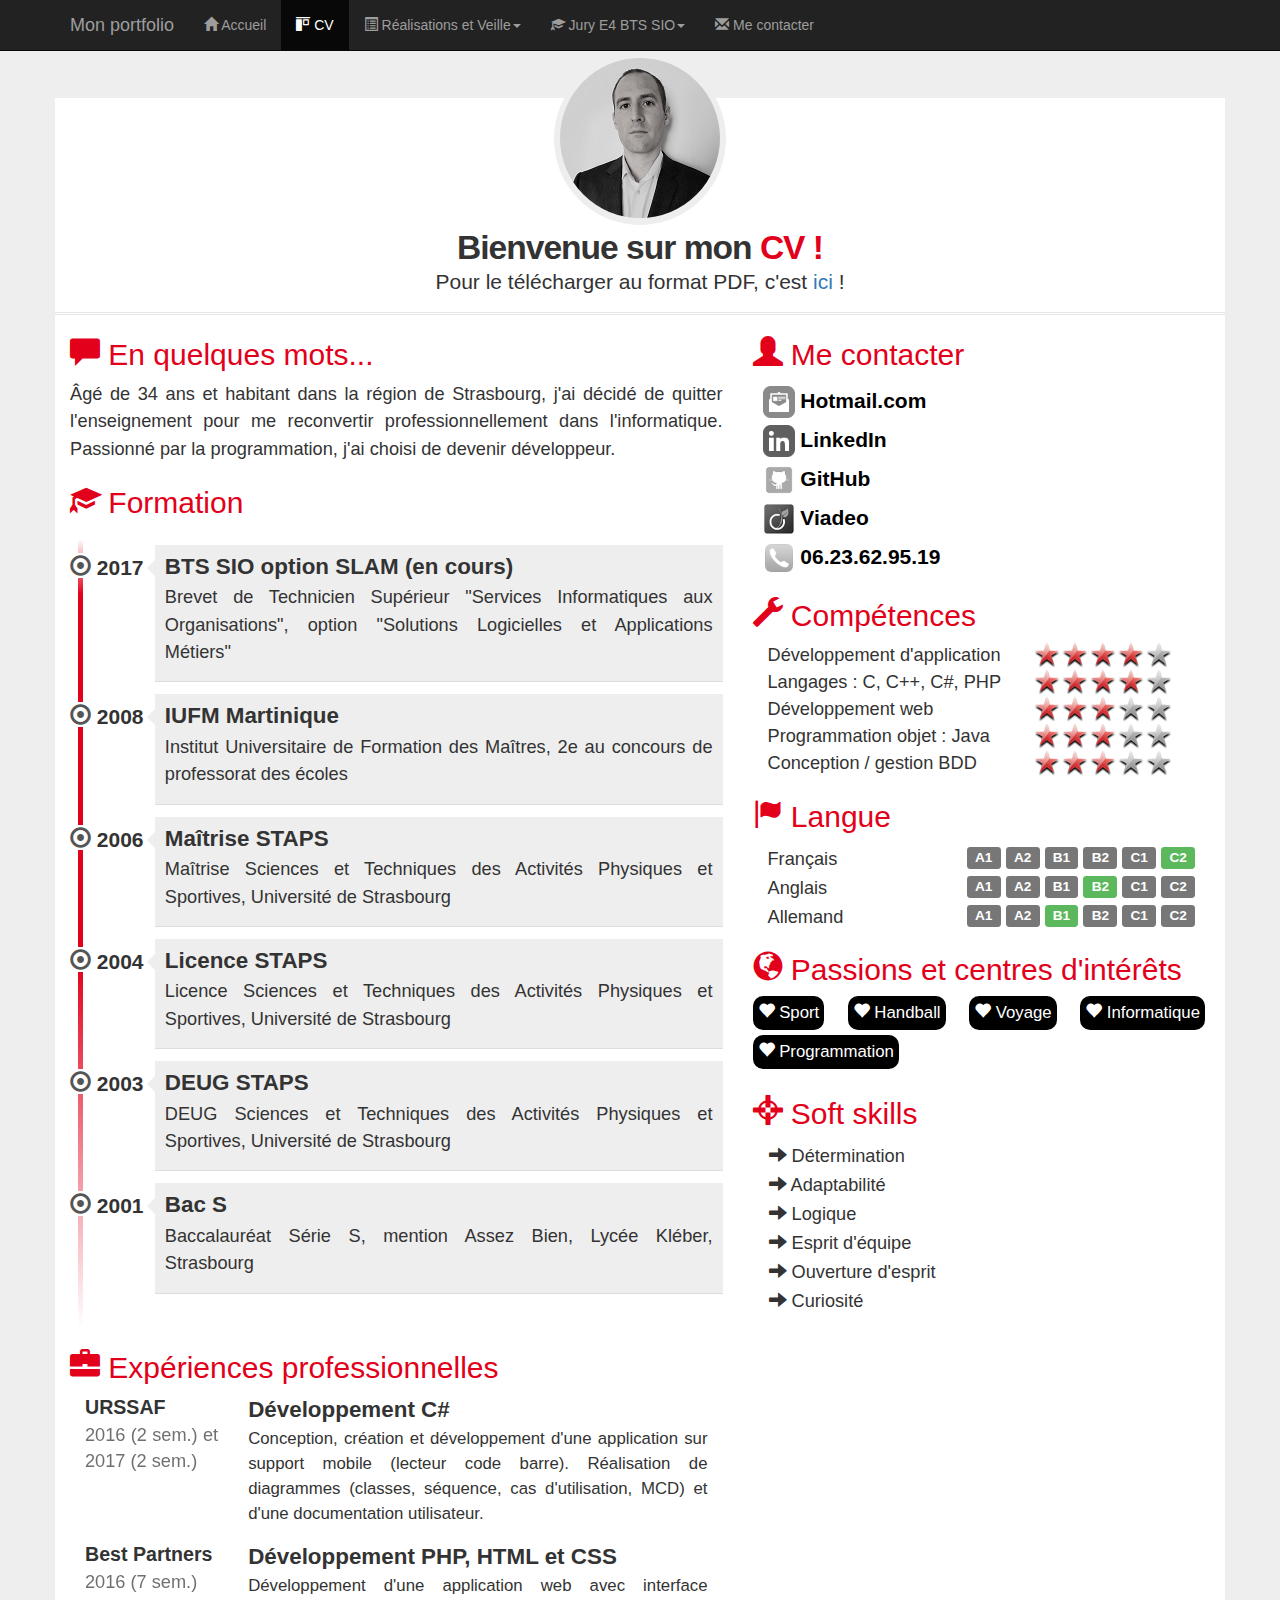
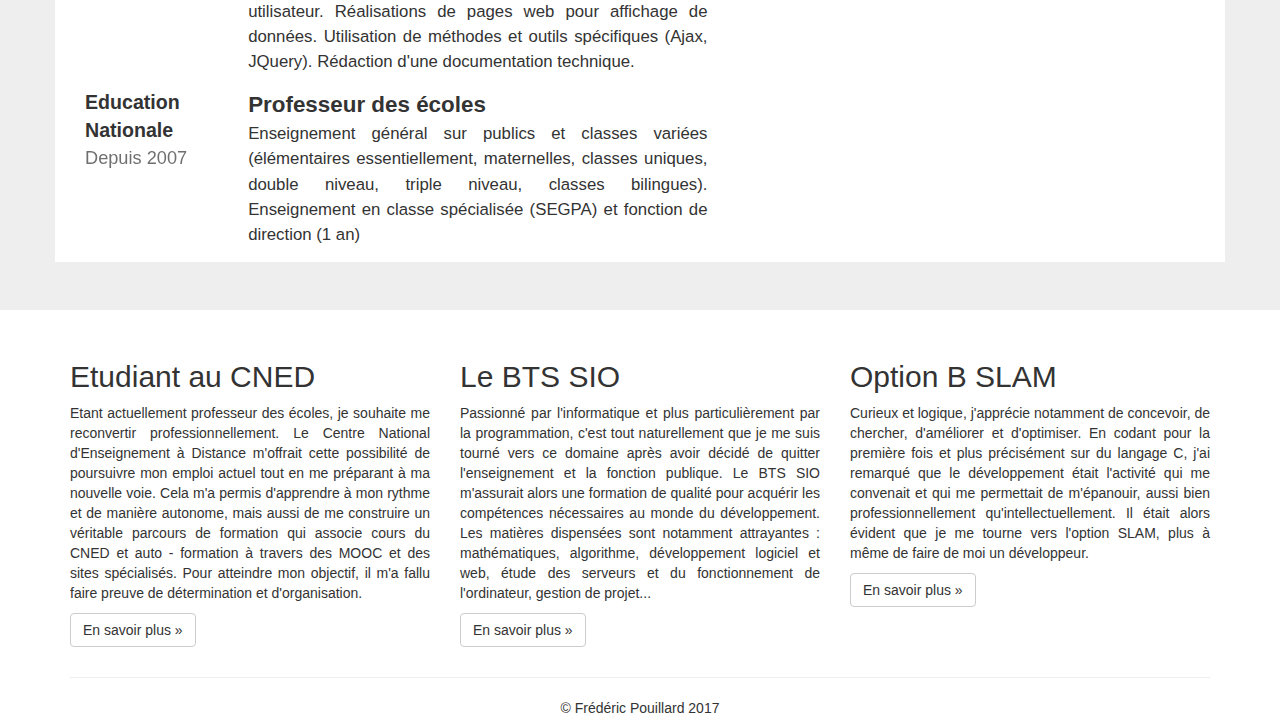
==== commit 5aa8a8bc: "Correction des fautes d'orthographe." ====
--- a/cv.html
+++ b/cv.html
@@ -357,7 +357,7 @@
                         <h2>Le BTS SIO</h2>
                         <p>Passionné par l'informatique et plus particulièrement par la programmation, c'est tout naturellement que je me suis tourné 
                             vers ce domaine après avoir décidé de quitter l'enseignement et la fonction publique. Le BTS SIO m'assurait alors une formation 
-                            de qualité pour acquérir les compétences nécessaires au mode du développement. Les matières dispensées sont notamment attrayantes : 
+                            de qualité pour acquérir les compétences nécessaires au monde du développement. Les matières dispensées sont notamment attrayantes : 
                             mathématiques, algorithme, développement logiciel et web, étude des serveurs et du fonctionnement de l'ordinateur, gestion de projet...
                         </p>
                         <p>
@@ -368,7 +368,7 @@
                         <h2>Option B SLAM</h2>
                         <p>Curieux et logique, j'apprécie notamment de concevoir, de chercher, d'améliorer et d'optimiser. En codant pour la première fois 
                             et plus précisément sur du langage C, j'ai remarqué que le développement était l'activité qui me convenait et qui me permettait 
-                            de m'épanouir, aussi bien professionnellement qu'intellectuellement. Il était alors évident que je me tourner vers l'option SLAM, 
+                            de m'épanouir, aussi bien professionnellement qu'intellectuellement. Il était alors évident que je me tourne vers l'option SLAM, 
                             plus à même de faire de moi un développeur.
                         </p>
                         <p><a class="btn btn-default" href="http://www.onisep.fr/Ressources/Univers-Formation/Formations/Post-bac/BTS-Services-informatiques-aux-organisations-option-B-solutions-logicielles-et-applications-metiers" target="_blank" role="button">En savoir plus &raquo;</a></p>
